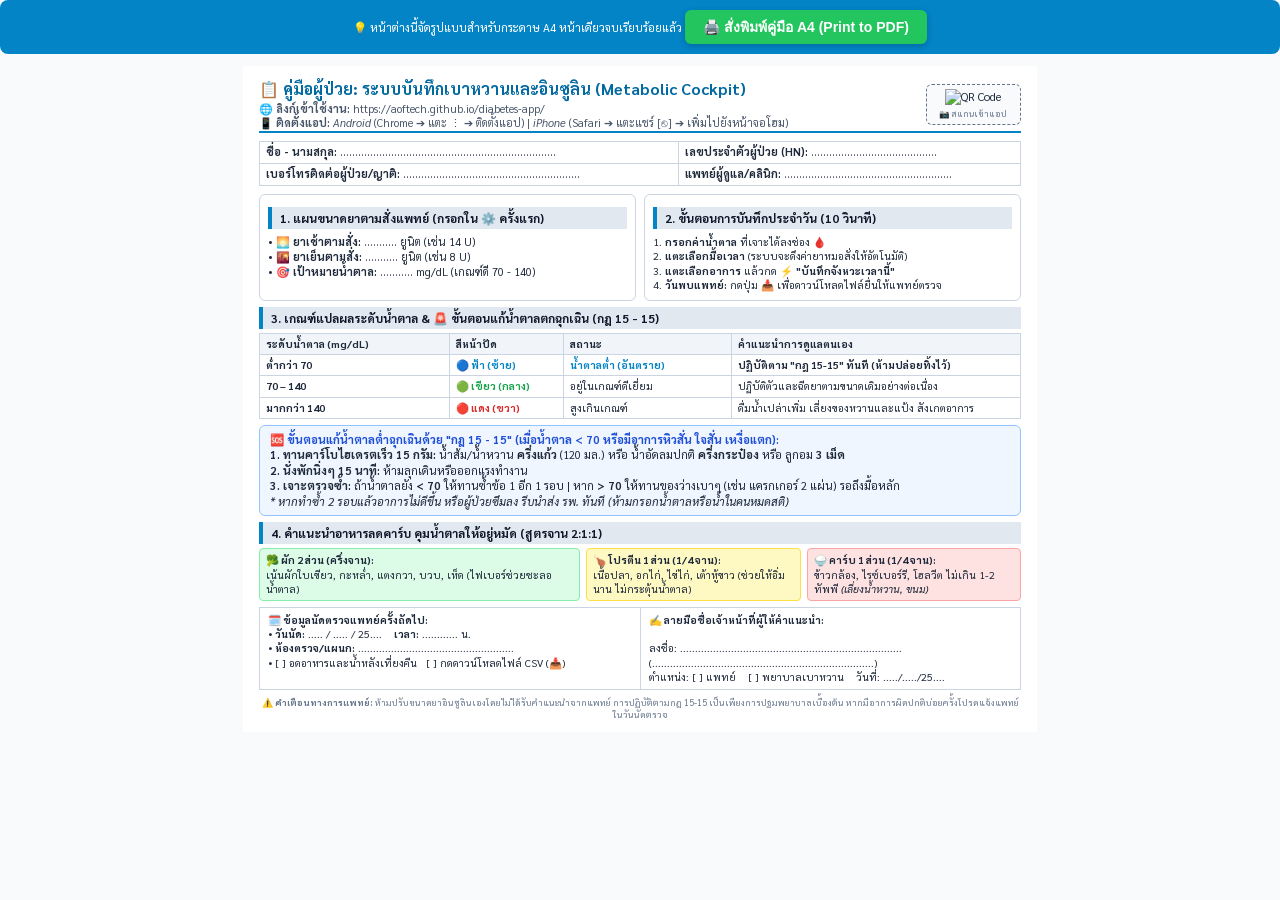
==== patient_guide.html @ 45669094 "Create patient_guide.html" ====
<!DOCTYPE html>
<html lang="th">
<head>
  <meta charset="UTF-8">
  <meta name="viewport" content="width=device-width, initial-scale=1.0">
  <title>คู่มือผู้ป่วย - ระบบบันทึกเบาหวาน Metabolic Cockpit</title>
  
  <link rel="preconnect" href="https://fonts.googleapis.com">
  <link rel="preconnect" href="https://fonts.gstatic.com" crossorigin>
  <link href="https://fonts.googleapis.com/css2?family=Sarabun:wght@300;400;600;700&display=swap" rel="stylesheet">

  <style>
    @page {
      size: A4 portrait;
      margin: 8mm 10mm;
    }

    * {
      box-sizing: border-box;
      margin: 0;
      padding: 0;
      -webkit-print-color-adjust: exact !important;
      print-color-adjust: exact !important;
    }

    body {
      font-family: 'Sarabun', sans-serif;
      color: #1e293b;
      background: #f8fafc;
      font-size: 11.5px;
      line-height: 1.35;
    }

    .print-container {
      width: 100%;
      max-width: 210mm;
      margin: 0 auto;
      background: #ffffff;
      padding: 12px 16px;
    }

    .no-print-bar {
      background: #0284c7;
      color: white;
      padding: 10px;
      text-align: center;
      margin-bottom: 12px;
      border-radius: 8px;
    }

    .print-btn {
      background: #22c55e;
      color: white;
      border: none;
      padding: 6px 18px;
      font-size: 14px;
      font-weight: bold;
      border-radius: 6px;
      cursor: pointer;
      box-shadow: 0 2px 6px rgba(0,0,0,0.2);
    }

    .header-table {
      width: 100%;
      border-collapse: collapse;
      border-bottom: 2px solid #0284c7;
      padding-bottom: 6px;
      margin-bottom: 8px;
    }

    .app-title {
      font-size: 16px;
      font-weight: 700;
      color: #0369a1;
    }

    .qr-box {
      border: 1px dashed #64748b;
      padding: 4px;
      text-align: center;
      background: #f8fafc;
      border-radius: 6px;
    }

    .info-table {
      width: 100%;
      border-collapse: collapse;
      margin-bottom: 8px;
    }

    .info-table td {
      padding: 3px 6px;
      border: 1px solid #cbd5e1;
      font-size: 11px;
    }

    .section-header {
      font-size: 12px;
      font-weight: 700;
      color: #0f172a;
      background: #e2e8f0;
      padding: 3px 8px;
      border-left: 4px solid #0284c7;
      margin: 6px 0 4px 0;
    }

    .grid-2 {
      display: grid;
      grid-template-columns: 1fr 1fr;
      gap: 8px;
      margin-bottom: 6px;
    }

    .box-card {
      border: 1px solid #cbd5e1;
      border-radius: 6px;
      padding: 6px 8px;
      background: #ffffff;
    }

    .status-table {
      width: 100%;
      border-collapse: collapse;
      margin-top: 4px;
    }

    .status-table th, .status-table td {
      border: 1px solid #cbd5e1;
      padding: 3px 6px;
      text-align: left;
      font-size: 10.5px;
    }

    .status-table th {
      background: #f1f5f9;
    }

    .rule-15-box {
      background: #eff6ff;
      border: 1px solid #93c5fd;
      border-radius: 6px;
      padding: 6px 10px;
      margin: 6px 0;
    }

    .plate-grid {
      display: grid;
      grid-template-columns: 1.5fr 1fr 1fr;
      gap: 6px;
      margin-top: 4px;
    }

    .plate-item {
      padding: 4px 6px;
      border-radius: 4px;
      font-size: 10.5px;
    }

    .sign-table {
      width: 100%;
      border-collapse: collapse;
      margin-top: 6px;
    }

    .sign-table td {
      border: 1px solid #cbd5e1;
      padding: 5px 8px;
      vertical-align: top;
      font-size: 10.5px;
    }

    .footer-note {
      font-size: 9px;
      color: #64748b;
      text-align: center;
      margin-top: 6px;
    }

    @media print {
      .no-print-bar { display: none !important; }
      body { background: white; }
      .print-container { padding: 0; }
    }
  </style>
</head>
<body>

  <!-- Floating Print Bar -->
  <div class="no-print-bar">
    <span>💡 หน้าต่างนี้จัดรูปแบบสำหรับกระดาษ A4 หน้าเดียวจบเรียบร้อยแล้ว </span>
    <button class="print-btn" onclick="window.print()">🖨️ สั่งพิมพ์คู่มือ A4 (Print to PDF)</button>
  </div>

  <div class="print-container">
    
    <!-- Top Header -->
    <table class="header-table">
      <tr>
        <td style="vertical-align: middle;">
          <div class="app-title">📋 คู่มือผู้ป่วย: ระบบบันทึกเบาหวานและอินซูลิน (Metabolic Cockpit)</div>
          <div style="font-size: 11px; color: #475569; margin-top: 2px;">
            <strong>🌐 ลิงก์เข้าใช้งาน:</strong> https://aoftech.github.io/diabetes-app/<br>
            <strong>📱 ติดตั้งแอป:</strong> <em>Android</em> (Chrome ➔ แตะ ⋮ ➔ ติดตั้งแอป) | <em>iPhone</em> (Safari ➔ แตะแชร์ [⎋] ➔ เพิ่มไปยังหน้าจอโฮม)
          </div>
        </td>
        <td style="width: 95px; vertical-align: middle; text-align: right;">
          <div class="qr-box">
            <img src="https://api.qrserver.com/v1/create-qr-code/?size=90x90&data=https://aoftech.github.io/diabetes-app/" alt="QR Code" width="75" height="75"><br>
            <span style="font-size: 8.5px; color: #64748b;">📷 สแกนเข้าแอป</span>
          </div>
        </td>
      </tr>
    </table>

    <!-- Patient Details -->
    <table class="info-table">
      <tr>
        <td style="width: 55%;"><strong>ชื่อ - นามสกุล:</strong> ........................................................................</td>
        <td style="width: 45%;"><strong>เลขประจำตัวผู้ป่วย (HN):</strong> ..........................................</td>
      </tr>
      <tr>
        <td><strong>เบอร์โทรติดต่อผู้ป่วย/ญาติ:</strong> ...........................................................</td>
        <td><strong>แพทย์ผู้ดูแล/คลินิก:</strong> ........................................................</td>
      </tr>
    </table>

    <!-- Section 1 & 2 Grid -->
    <div class="grid-2">
      <div class="box-card">
        <div class="section-header">1. แผนขนาดยาตามสั่งแพทย์ (กรอกใน ⚙️ ครั้งแรก)</div>
        <div style="font-size: 11px; padding: 2px 0;">
          • 🌅 <strong>ยาเช้าตามสั่ง:</strong> ........... ยูนิต (เช่น 14 U)<br>
          • 🌇 <strong>ยาเย็นตามสั่ง:</strong> ........... ยูนิต (เช่น 8 U)<br>
          • 🎯 <strong>เป้าหมายน้ำตาล:</strong> ........... mg/dL (เกณฑ์ดี 70 - 140)
        </div>
      </div>
      <div class="box-card">
        <div class="section-header">2. ขั้นตอนการบันทึกประจำวัน (10 วินาที)</div>
        <div style="font-size: 10.5px; padding: 2px 0;">
          1. <strong>กรอกค่าน้ำตาล</strong> ที่เจาะได้ลงช่อง 🩸<br>
          2. <strong>แตะเลือกมื้อเวลา</strong> (ระบบจะดึงค่ายาหมอสั่งให้อัตโนมัติ)<br>
          3. <strong>แตะเลือกอาการ</strong> แล้วกด ⚡ <strong>"บันทึกจังหวะเวลานี้"</strong><br>
          4. <strong>วันพบแพทย์:</strong> กดปุ่ม 📥 เพื่อดาวน์โหลดไฟล์ยื่นให้แพทย์ตรวจ
        </div>
      </div>
    </div>

    <!-- Section 3: Status & Rule 15-15 -->
    <div class="section-header">3. เกณฑ์แปลผลระดับน้ำตาล & 🚨 ขั้นตอนแก้น้ำตาลตกฉุกเฉิน (กฎ 15 - 15)</div>
    <table class="status-table">
      <thead>
        <tr>
          <th style="width: 25%;">ระดับน้ำตาล (mg/dL)</th>
          <th style="width: 15%;">สีหน้าปัด</th>
          <th style="width: 22%;">สถานะ</th>
          <th>คำแนะนำการดูแลตนเอง</th>
        </tr>
      </thead>
      <tbody>
        <tr>
          <td><strong>ต่ำกว่า 70</strong></td>
          <td style="color: #0284c7; font-weight: bold;">🔵 ฟ้า (ซ้าย)</td>
          <td style="color: #0284c7; font-weight: bold;">น้ำตาลต่ำ (อันตราย)</td>
          <td><strong>ปฏิบัติตาม "กฎ 15-15" ทันที (ห้ามปล่อยทิ้งไว้)</strong></td>
        </tr>
        <tr>
          <td><strong>70 – 140</strong></td>
          <td style="color: #16a34a; font-weight: bold;">🟢 เขียว (กลาง)</td>
          <td>อยู่ในเกณฑ์ดีเยี่ยม</td>
          <td>ปฏิบัติตัวและฉีดยาตามขนาดเดิมอย่างต่อเนื่อง</td>
        </tr>
        <tr>
          <td><strong>มากกว่า 140</strong></td>
          <td style="color: #dc2626; font-weight: bold;">🔴 แดง (ขวา)</td>
          <td>สูงเกินเกณฑ์</td>
          <td>ดื่มน้ำเปล่าเพิ่ม เลี่ยงของหวานและแป้ง สังเกตอาการ</td>
        </tr>
      </tbody>
    </table>

    <div class="rule-15-box">
      <strong style="color: #1d4ed8;">🆘 ขั้นตอนแก้น้ำตาลต่ำฉุกเฉินด้วย "กฎ 15 - 15" (เมื่อน้ำตาล < 70 หรือมีอาการหิวสั่น ใจสั่น เหงื่อแตก):</strong><br>
      <strong>1. ทานคาร์โบไฮเดรตเร็ว 15 กรัม:</strong> น้ำส้ม/น้ำหวาน <strong>ครึ่งแก้ว</strong> (120 มล.) หรือ น้ำอัดลมปกติ <strong>ครึ่งกระป๋อง</strong> หรือ ลูกอม <strong>3 เม็ด</strong><br>
      <strong>2. นั่งพักนิ่งๆ 15 นาที:</strong> ห้ามลุกเดินหรือออกแรงทำงาน<br>
      <strong>3. เจาะตรวจซ้ำ:</strong> ถ้าน้ำตาลยัง <strong>< 70</strong> ให้ทานซ้ำข้อ 1 อีก 1 รอบ | หาก <strong>> 70</strong> ให้ทานของว่างเบาๆ (เช่น แครกเกอร์ 2 แผ่น) รอถึงมื้อหลัก<br>
      <em>* หากทำซ้ำ 2 รอบแล้วอาการไม่ดีขึ้น หรือผู้ป่วยซึมลง รีบนำส่ง รพ. ทันที (ห้ามกรอกน้ำตาลหรือน้ำในคนหมดสติ)</em>
    </div>

    <!-- Section 4: Food Plate 2:1:1 -->
    <div class="section-header">4. คำแนะนำอาหารลดคาร์บ คุมน้ำตาลให้อยู่หมัด (สูตรจาน 2:1:1)</div>
    <div class="plate-grid">
      <div class="plate-item" style="background: #dcfce7; border: 1px solid #86efac;">
        <strong>🥦 ผัก 2 ส่วน (ครึ่งจาน):</strong><br>
        เน้นผักใบเขียว, กะหล่ำ, แตงกวา, บวบ, เห็ด (ไฟเบอร์ช่วยชะลอน้ำตาล)
      </div>
      <div class="plate-item" style="background: #fef9c3; border: 1px solid #fde047;">
        <strong>🍗 โปรตีน 1 ส่วน (1/4 จาน):</strong><br>
        เนื้อปลา, อกไก่, ไข่ไก่, เต้าหู้ขาว (ช่วยให้อิ่มนาน ไม่กระตุ้นน้ำตาล)
      </div>
      <div class="plate-item" style="background: #fee2e2; border: 1px solid #fca5a5;">
        <strong>🍚 คาร์บ 1 ส่วน (1/4 จาน):</strong><br>
        ข้าวกล้อง, ไรซ์เบอร์รี, โฮลวีต ไม่เกิน 1-2 ทัพพี <em>(เลี่ยงน้ำหวาน, ขนม)</em>
      </div>
    </div>

    <!-- Section 5: Appointment & Signature -->
    <table class="sign-table">
      <tr>
        <td style="width: 50%;">
          <strong>🗓️ ข้อมูลนัดตรวจแพทย์ครั้งถัดไป:</strong><br>
          • <strong>วันนัด:</strong> ..... / ..... / 25.... &nbsp;&nbsp; <strong>เวลา:</strong> ............ น.<br>
          • <strong>ห้องตรวจ/แผนก:</strong> ....................................................<br>
          • [ ] อดอาหารและน้ำหลังเที่ยงคืน &nbsp; [ ] กดดาวน์โหลดไฟล์ CSV (📥)
        </td>
        <td style="width: 50%;">
          <strong>✍️ ลายมือชื่อเจ้าหน้าที่ผู้ให้คำแนะนำ:</strong><br><br>
          ลงชื่อ: ..........................................................................<br>
          (..........................................................................)<br>
          ตำแหน่ง: [ ] แพทย์ &nbsp;&nbsp; [ ] พยาบาลเบาหวาน &nbsp;&nbsp; วันที่: ...../...../25....
        </td>
      </tr>
    </table>

    <div class="footer-note">
      ⚠️ <strong>คำเตือนทางการแพทย์:</strong> ห้ามปรับขนาดยาอินซูลินเองโดยไม่ได้รับคำแนะนำจากแพทย์ การปฏิบัติตามกฎ 15-15 เป็นเพียงการปฐมพยาบาลเบื้องต้น หากมีอาการผิดปกติบ่อยครั้งโปรดแจ้งแพทย์ในวันนัดตรวจ
    </div>

  </div>

</body>
</html>
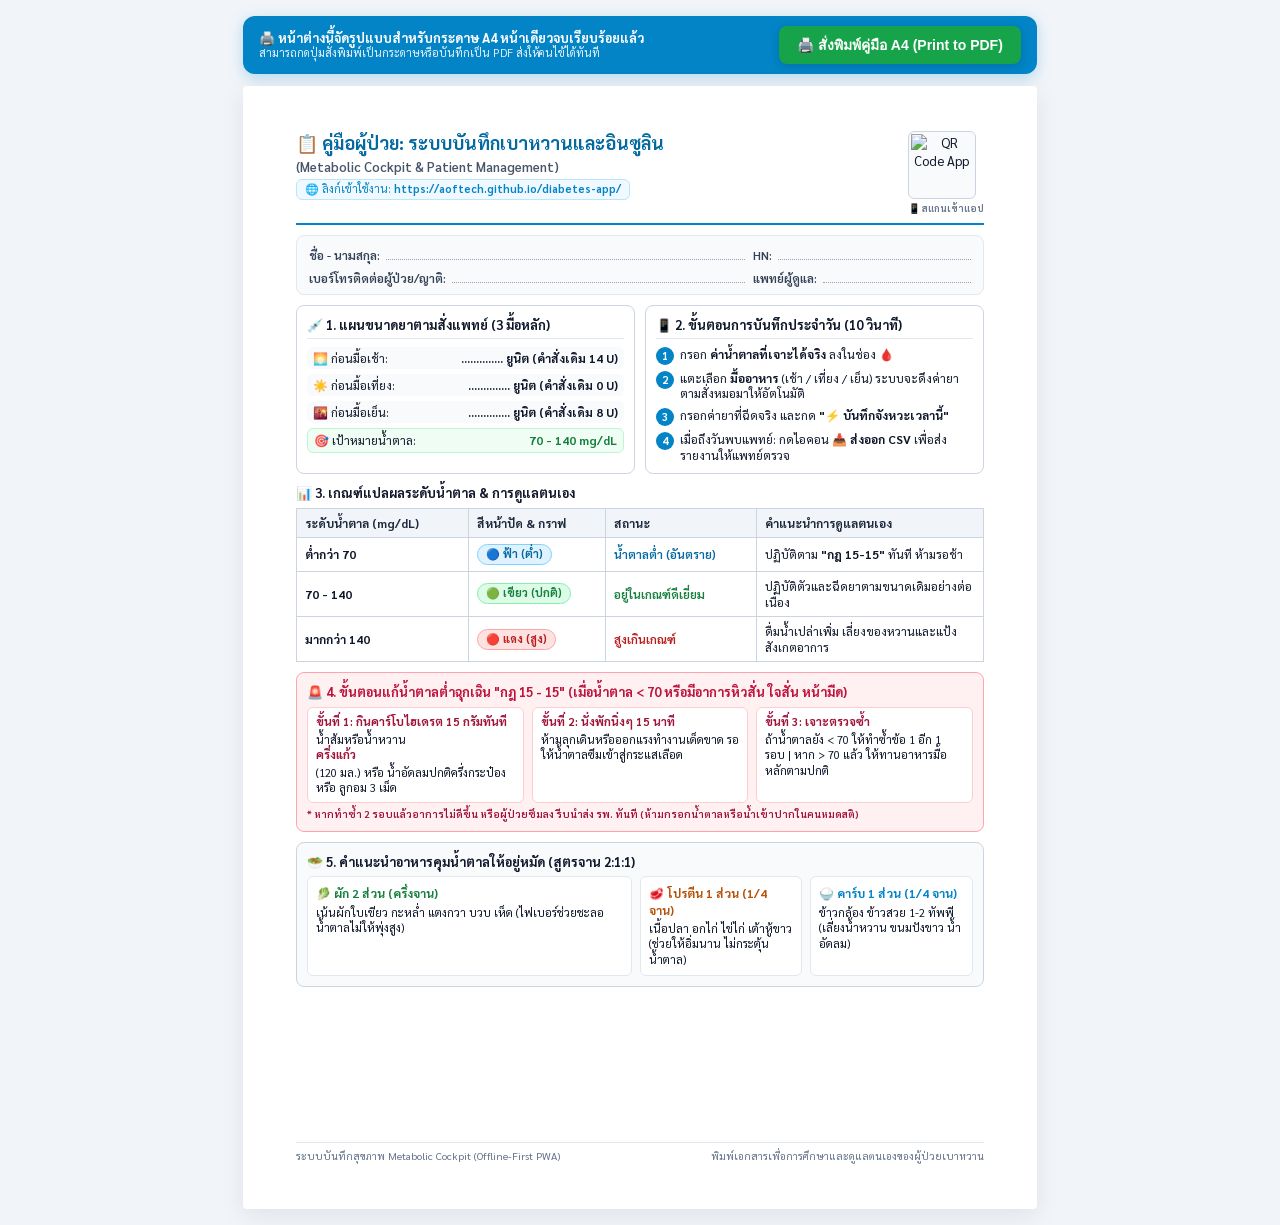
==== commit 9e81aa90: "Update patient_guide.html" ====
--- a/patient_guide.html
+++ b/patient_guide.html
@@ -3,327 +3,610 @@
 <head>
   <meta charset="UTF-8">
   <meta name="viewport" content="width=device-width, initial-scale=1.0">
-  <title>คู่มือผู้ป่วย - ระบบบันทึกเบาหวาน Metabolic Cockpit</title>
+  <title>คู่มือผู้ป่วย: ระบบบันทึกเบาหวานและอินซูลิน (A4 Guide)</title>
   
   <link rel="preconnect" href="https://fonts.googleapis.com">
   <link rel="preconnect" href="https://fonts.gstatic.com" crossorigin>
-  <link href="https://fonts.googleapis.com/css2?family=Sarabun:wght@300;400;600;700&display=swap" rel="stylesheet">
-
+  <link href="https://fonts.googleapis.com/css2?family=Sarabun:wght@300;400;500;600;700&family=Chakra+Petch:wght@500;600;700&display=swap" rel="stylesheet">
+  
   <style>
+    /* ==========================================
+       A4 PRINT OPTIMIZED STYLESHEET
+       ========================================== */
     @page {
       size: A4 portrait;
-      margin: 8mm 10mm;
+      margin: 10mm 12mm;
     }
 
     * {
       box-sizing: border-box;
       margin: 0;
       padding: 0;
-      -webkit-print-color-adjust: exact !important;
-      print-color-adjust: exact !important;
+      -webkit-print-color-adjust: exact;
+      print-color-adjust: exact;
     }
 
     body {
       font-family: 'Sarabun', sans-serif;
-      color: #1e293b;
-      background: #f8fafc;
-      font-size: 11.5px;
+      color: #0f172a;
+      background: #f1f5f9;
       line-height: 1.35;
-    }
-
-    .print-container {
+      font-size: 13px;
+      display: flex;
+      flex-direction: column;
+      align-items: center;
+      padding: 16px;
+    }
+
+    /* แถบแจ้งเตือนด้านบนจอ (ไม่พิมพ์ออกทางเครื่องพิมพ์) */
+    .screen-toolbar {
       width: 100%;
       max-width: 210mm;
-      margin: 0 auto;
+      margin-bottom: 12px;
+      background: #0284c7;
+      color: #ffffff;
+      padding: 10px 16px;
+      border-radius: 12px;
+      display: flex;
+      justify-content: space-between;
+      align-items: center;
+      box-shadow: 0 4px 15px rgba(2, 132, 199, 0.25);
+    }
+
+    .print-btn {
+      background: #16a34a;
+      color: #ffffff;
+      border: none;
+      padding: 8px 18px;
+      font-size: 14px;
+      font-weight: 700;
+      border-radius: 8px;
+      cursor: pointer;
+      display: flex;
+      align-items: center;
+      gap: 6px;
+      box-shadow: 0 2px 8px rgba(0,0,0,0.15);
+      transition: background 0.2s;
+    }
+
+    .print-btn:hover {
+      background: #15803d;
+    }
+
+    /* แผ่นกระดาษ A4 เสมือนจริง */
+    .sheet-a4 {
+      width: 210mm;
+      min-height: 297mm;
       background: #ffffff;
-      padding: 12px 16px;
-    }
-
-    .no-print-bar {
+      padding: 12mm 14mm;
+      box-shadow: 0 6px 25px rgba(0, 0, 0, 0.08);
+      border-radius: 4px;
+      display: flex;
+      flex-direction: column;
+      justify-content: space-between;
+    }
+
+    /* ส่วนหัวคู่มือ */
+    .guide-header {
+      display: flex;
+      justify-content: space-between;
+      align-items: flex-start;
+      border-bottom: 2px solid #0284c7;
+      padding-bottom: 8px;
+      margin-bottom: 10px;
+    }
+
+    .guide-title h1 {
+      font-size: 18px;
+      font-weight: 700;
+      color: #0369a1;
+      display: flex;
+      align-items: center;
+      gap: 6px;
+    }
+
+    .guide-title h2 {
+      font-size: 13px;
+      font-weight: 600;
+      color: #475569;
+      margin-top: 2px;
+    }
+
+    .app-link-badge {
+      font-size: 11px;
+      color: #0284c7;
+      background: #f0f9ff;
+      padding: 2px 8px;
+      border-radius: 6px;
+      display: inline-block;
+      margin-top: 4px;
+      border: 1px solid #bae6fd;
+    }
+
+    .qr-container {
+      text-align: center;
+    }
+
+    .qr-box {
+      width: 68px;
+      height: 68px;
+      border: 1px solid #cbd5e1;
+      border-radius: 6px;
+      display: flex;
+      align-items: center;
+      justify-content: center;
+      background: #f8fafc;
+      padding: 2px;
+    }
+
+    .qr-box img {
+      width: 100%;
+      height: 100%;
+      object-fit: contain;
+    }
+
+    .qr-caption {
+      font-size: 10px;
+      color: #64748b;
+      margin-top: 2px;
+      font-weight: 600;
+    }
+
+    /* กล่องข้อมูลคนไข้ */
+    .patient-box {
+      display: grid;
+      grid-template-columns: 2fr 1fr;
+      gap: 8px;
+      background: #f8fafc;
+      border: 1px solid #e2e8f0;
+      padding: 8px 12px;
+      border-radius: 8px;
+      margin-bottom: 10px;
+    }
+
+    .field-line {
+      display: flex;
+      align-items: baseline;
+      font-size: 12px;
+    }
+
+    .field-line label {
+      font-weight: 600;
+      color: #334155;
+      white-space: nowrap;
+      margin-right: 6px;
+    }
+
+    .dot-line {
+      flex: 1;
+      border-bottom: 1px dotted #94a3b8;
+      min-height: 16px;
+    }
+
+    /* 2 คอลัมน์ด้านบน: แผนยา 3 มื้อ และขั้นตอนการใช้งาน */
+    .dual-grid {
+      display: grid;
+      grid-template-columns: 1fr 1fr;
+      gap: 10px;
+      margin-bottom: 10px;
+    }
+
+    .card {
+      border: 1px solid #cbd5e1;
+      border-radius: 8px;
+      padding: 10px;
+      background: #ffffff;
+    }
+
+    .card-head {
+      font-size: 13px;
+      font-weight: 700;
+      color: #0f172a;
+      border-bottom: 1.5px solid #e2e8f0;
+      padding-bottom: 4px;
+      margin-bottom: 8px;
+      display: flex;
+      align-items: center;
+      gap: 6px;
+    }
+
+    .rx-list {
+      list-style: none;
+      font-size: 12px;
+      display: flex;
+      flex-direction: column;
+      gap: 5px;
+    }
+
+    .rx-item {
+      display: flex;
+      justify-content: space-between;
+      align-items: center;
+      padding: 3px 6px;
+      border-radius: 6px;
+      background: #f8fafc;
+    }
+
+    .step-list {
+      list-style: none;
+      font-size: 12px;
+      display: flex;
+      flex-direction: column;
+      gap: 6px;
+    }
+
+    .step-list li {
+      display: flex;
+      gap: 6px;
+      line-height: 1.3;
+    }
+
+    .step-num {
       background: #0284c7;
-      color: white;
-      padding: 10px;
-      text-align: center;
-      margin-bottom: 12px;
-      border-radius: 8px;
-    }
-
-    .print-btn {
-      background: #22c55e;
-      color: white;
-      border: none;
-      padding: 6px 18px;
-      font-size: 14px;
-      font-weight: bold;
-      border-radius: 6px;
-      cursor: pointer;
-      box-shadow: 0 2px 6px rgba(0,0,0,0.2);
-    }
-
-    .header-table {
+      color: #ffffff;
+      width: 18px;
+      height: 18px;
+      border-radius: 50%;
+      display: inline-flex;
+      align-items: center;
+      justify-content: center;
+      font-size: 11px;
+      font-weight: 700;
+      flex-shrink: 0;
+    }
+
+    /* ตารางเกณฑ์ค่าน้ำตาล */
+    .table-section {
+      margin-bottom: 10px;
+    }
+
+    .section-title {
+      font-size: 13px;
+      font-weight: 700;
+      color: #0f172a;
+      margin-bottom: 6px;
+      display: flex;
+      align-items: center;
+      gap: 6px;
+    }
+
+    table.metric-table {
       width: 100%;
       border-collapse: collapse;
-      border-bottom: 2px solid #0284c7;
-      padding-bottom: 6px;
-      margin-bottom: 8px;
-    }
-
-    .app-title {
-      font-size: 16px;
-      font-weight: 700;
-      color: #0369a1;
-    }
-
-    .qr-box {
-      border: 1px dashed #64748b;
-      padding: 4px;
-      text-align: center;
+      font-size: 12px;
+    }
+
+    table.metric-table th, table.metric-table td {
+      border: 1px solid #cbd5e1;
+      padding: 6px 8px;
+      text-align: left;
+    }
+
+    table.metric-table th {
+      background: #f1f5f9;
+      font-weight: 700;
+      color: #1e293b;
+    }
+
+    .badge-zone {
+      display: inline-block;
+      padding: 2px 8px;
+      border-radius: 12px;
+      font-weight: 700;
+      font-size: 11px;
+    }
+
+    .zone-low { background: #e0f2fe; color: #0369a1; border: 1px solid #7dd3fc; }
+    .zone-normal { background: #dcfce7; color: #15803d; border: 1px solid #86efac; }
+    .zone-high { background: #fee2e2; color: #b91c1c; border: 1px solid #fca5a5; }
+
+    /* กรอบกฎ 15-15 ฉุกเฉิน */
+    .emergency-box {
+      background: #fff1f2;
+      border: 1.5px solid #fda4af;
+      border-radius: 8px;
+      padding: 10px;
+      margin-bottom: 10px;
+    }
+
+    .emergency-title {
+      font-size: 13px;
+      font-weight: 700;
+      color: #be123c;
+      display: flex;
+      align-items: center;
+      gap: 6px;
+      margin-bottom: 4px;
+    }
+
+    .emergency-grid {
+      display: grid;
+      grid-template-columns: repeat(3, 1fr);
+      gap: 8px;
+      font-size: 11.5px;
+      margin-top: 6px;
+    }
+
+    .emergency-step {
+      background: #ffffff;
+      padding: 6px 8px;
+      border-radius: 6px;
+      border: 1px solid #fecdd3;
+    }
+
+    .emergency-step strong {
+      display: block;
+      color: #9f1239;
+      margin-bottom: 2px;
+    }
+
+    /* จานอาหาร 2:1:1 */
+    .plate-card {
+      border: 1px solid #cbd5e1;
+      border-radius: 8px;
+      padding: 10px;
       background: #f8fafc;
-      border-radius: 6px;
-    }
-
-    .info-table {
-      width: 100%;
-      border-collapse: collapse;
-      margin-bottom: 8px;
-    }
-
-    .info-table td {
-      padding: 3px 6px;
-      border: 1px solid #cbd5e1;
-      font-size: 11px;
-    }
-
-    .section-header {
-      font-size: 12px;
-      font-weight: 700;
-      color: #0f172a;
-      background: #e2e8f0;
-      padding: 3px 8px;
-      border-left: 4px solid #0284c7;
-      margin: 6px 0 4px 0;
-    }
-
-    .grid-2 {
-      display: grid;
-      grid-template-columns: 1fr 1fr;
-      gap: 8px;
-      margin-bottom: 6px;
-    }
-
-    .box-card {
-      border: 1px solid #cbd5e1;
-      border-radius: 6px;
-      padding: 6px 8px;
-      background: #ffffff;
-    }
-
-    .status-table {
-      width: 100%;
-      border-collapse: collapse;
-      margin-top: 4px;
-    }
-
-    .status-table th, .status-table td {
-      border: 1px solid #cbd5e1;
-      padding: 3px 6px;
-      text-align: left;
-      font-size: 10.5px;
-    }
-
-    .status-table th {
-      background: #f1f5f9;
-    }
-
-    .rule-15-box {
-      background: #eff6ff;
-      border: 1px solid #93c5fd;
-      border-radius: 6px;
-      padding: 6px 10px;
-      margin: 6px 0;
     }
 
     .plate-grid {
       display: grid;
-      grid-template-columns: 1.5fr 1fr 1fr;
-      gap: 6px;
-      margin-top: 4px;
-    }
-
-    .plate-item {
-      padding: 4px 6px;
-      border-radius: 4px;
+      grid-template-columns: 2fr 1fr 1fr;
+      gap: 8px;
+      font-size: 11.5px;
+      margin-top: 6px;
+    }
+
+    .plate-col {
+      background: #ffffff;
+      padding: 8px;
+      border-radius: 6px;
+      border: 1px solid #e2e8f0;
+    }
+
+    .plate-col h4 {
+      font-size: 12px;
+      margin-bottom: 3px;
+      display: flex;
+      align-items: center;
+      gap: 4px;
+    }
+
+    .color-veg { color: #15803d; }
+    .color-protein { color: #b45309; }
+    .color-carb { color: #0284c7; }
+
+    /* ท้ายกระดาษ */
+    .guide-footer {
+      border-top: 1px solid #e2e8f0;
+      padding-top: 6px;
+      display: flex;
+      justify-content: space-between;
       font-size: 10.5px;
-    }
-
-    .sign-table {
-      width: 100%;
-      border-collapse: collapse;
-      margin-top: 6px;
-    }
-
-    .sign-table td {
-      border: 1px solid #cbd5e1;
-      padding: 5px 8px;
-      vertical-align: top;
-      font-size: 10.5px;
-    }
-
-    .footer-note {
-      font-size: 9px;
       color: #64748b;
-      text-align: center;
-      margin-top: 6px;
-    }
-
+      margin-top: 8px;
+    }
+
+    /* สำหรับสั่งพิมพ์ (Print to PDF / Paper) */
     @media print {
-      .no-print-bar { display: none !important; }
-      body { background: white; }
-      .print-container { padding: 0; }
+      body {
+        background: transparent;
+        padding: 0;
+      }
+
+      .screen-toolbar {
+        display: none !important;
+      }
+
+      .sheet-a4 {
+        box-shadow: none;
+        border-radius: 0;
+        width: 100%;
+        min-height: auto;
+        padding: 0;
+      }
     }
   </style>
 </head>
 <body>
 
-  <!-- Floating Print Bar -->
-  <div class="no-print-bar">
-    <span>💡 หน้าต่างนี้จัดรูปแบบสำหรับกระดาษ A4 หน้าเดียวจบเรียบร้อยแล้ว </span>
-    <button class="print-btn" onclick="window.print()">🖨️ สั่งพิมพ์คู่มือ A4 (Print to PDF)</button>
+  <!-- แถบเครื่องมือสั่งพิมพ์หน้าจอ -->
+  <div class="screen-toolbar">
+    <div>
+      <strong>🖨️ หน้าต่างนี้จัดรูปแบบสำหรับกระดาษ A4 หน้าเดียวจบเรียบร้อยแล้ว</strong>
+      <div style="font-size: 11px; opacity: 0.9;">สามารถกดปุ่มสั่งพิมพ์เป็นกระดาษหรือบันทึกเป็น PDF ส่งให้คนไข้ได้ทันที</div>
+    </div>
+    <button type="button" class="print-btn" onclick="window.print()">
+      🖨️ สั่งพิมพ์คู่มือ A4 (Print to PDF)
+    </button>
   </div>
 
-  <div class="print-container">
+  <!-- เนื้อหาคู่มือ A4 -->
+  <div class="sheet-a4">
     
-    <!-- Top Header -->
-    <table class="header-table">
-      <tr>
-        <td style="vertical-align: middle;">
-          <div class="app-title">📋 คู่มือผู้ป่วย: ระบบบันทึกเบาหวานและอินซูลิน (Metabolic Cockpit)</div>
-          <div style="font-size: 11px; color: #475569; margin-top: 2px;">
-            <strong>🌐 ลิงก์เข้าใช้งาน:</strong> https://aoftech.github.io/diabetes-app/<br>
-            <strong>📱 ติดตั้งแอป:</strong> <em>Android</em> (Chrome ➔ แตะ ⋮ ➔ ติดตั้งแอป) | <em>iPhone</em> (Safari ➔ แตะแชร์ [⎋] ➔ เพิ่มไปยังหน้าจอโฮม)
-          </div>
-        </td>
-        <td style="width: 95px; vertical-align: middle; text-align: right;">
+    <div>
+      <!-- ส่วนหัว -->
+      <header class="guide-header">
+        <div class="guide-title">
+          <h1>📋 คู่มือผู้ป่วย: ระบบบันทึกเบาหวานและอินซูลิน</h1>
+          <h2>(Metabolic Cockpit & Patient Management)</h2>
+          <div class="app-link-badge">
+            🌐 ลิงก์เข้าใช้งาน: <strong>https://aoftech.github.io/diabetes-app/</strong>
+          </div>
+        </div>
+        <div class="qr-container">
           <div class="qr-box">
-            <img src="https://api.qrserver.com/v1/create-qr-code/?size=90x90&data=https://aoftech.github.io/diabetes-app/" alt="QR Code" width="75" height="75"><br>
-            <span style="font-size: 8.5px; color: #64748b;">📷 สแกนเข้าแอป</span>
-          </div>
-        </td>
-      </tr>
-    </table>
-
-    <!-- Patient Details -->
-    <table class="info-table">
-      <tr>
-        <td style="width: 55%;"><strong>ชื่อ - นามสกุล:</strong> ........................................................................</td>
-        <td style="width: 45%;"><strong>เลขประจำตัวผู้ป่วย (HN):</strong> ..........................................</td>
-      </tr>
-      <tr>
-        <td><strong>เบอร์โทรติดต่อผู้ป่วย/ญาติ:</strong> ...........................................................</td>
-        <td><strong>แพทย์ผู้ดูแล/คลินิก:</strong> ........................................................</td>
-      </tr>
-    </table>
-
-    <!-- Section 1 & 2 Grid -->
-    <div class="grid-2">
-      <div class="box-card">
-        <div class="section-header">1. แผนขนาดยาตามสั่งแพทย์ (กรอกใน ⚙️ ครั้งแรก)</div>
-        <div style="font-size: 11px; padding: 2px 0;">
-          • 🌅 <strong>ยาเช้าตามสั่ง:</strong> ........... ยูนิต (เช่น 14 U)<br>
-          • 🌇 <strong>ยาเย็นตามสั่ง:</strong> ........... ยูนิต (เช่น 8 U)<br>
-          • 🎯 <strong>เป้าหมายน้ำตาล:</strong> ........... mg/dL (เกณฑ์ดี 70 - 140)
+            <!-- QR Code ชี้ไปที่เว็บแอปจริง -->
+            <img src="https://api.qrserver.com/v1/create-qr-code/?size=150x150&data=https://aoftech.github.io/diabetes-app/" alt="QR Code App">
+          </div>
+          <div class="qr-caption">📱 สแกนเข้าแอป</div>
+        </div>
+      </header>
+
+      <!-- ข้อมูลผู้ป่วย -->
+      <section class="patient-box">
+        <div>
+          <div class="field-line">
+            <label>ชื่อ - นามสกุล:</label>
+            <div class="dot-line"></div>
+          </div>
+          <div class="field-line" style="margin-top: 4px;">
+            <label>เบอร์โทรติดต่อผู้ป่วย/ญาติ:</label>
+            <div class="dot-line"></div>
+          </div>
+        </div>
+        <div>
+          <div class="field-line">
+            <label>HN:</label>
+            <div class="dot-line"></div>
+          </div>
+          <div class="field-line" style="margin-top: 4px;">
+            <label>แพทย์ผู้ดูแล:</label>
+            <div class="dot-line"></div>
+          </div>
+        </div>
+      </section>
+
+      <!-- 2 คอลัมน์: แผนยา 3 มื้อ และขั้นตอนการใช้งาน -->
+      <div class="dual-grid">
+        <!-- 1. แผนขนาดยาตามสั่งแพทย์ (เช้า - เที่ยง - เย็น) -->
+        <div class="card">
+          <div class="card-head">
+            <span>💉 1. แผนขนาดยาตามสั่งแพทย์ (3 มื้อหลัก)</span>
+          </div>
+          <ul class="rx-list">
+            <li class="rx-item">
+              <span>🌅 ก่อนมื้อเช้า:</span>
+              <strong>.............. ยูนิต (คำสั่งเดิม 14 U)</strong>
+            </li>
+            <li class="rx-item">
+              <span>☀️ ก่อนมื้อเที่ยง:</span>
+              <strong>.............. ยูนิต (คำสั่งเดิม 0 U)</strong>
+            </li>
+            <li class="rx-item">
+              <span>🌇 ก่อนมื้อเย็น:</span>
+              <strong>.............. ยูนิต (คำสั่งเดิม 8 U)</strong>
+            </li>
+            <li class="rx-item" style="background: #f0fdf4; border: 1px solid #bbf7d0;">
+              <span>🎯 เป้าหมายน้ำตาล:</span>
+              <strong style="color: #15803d;">70 - 140 mg/dL</strong>
+            </li>
+          </ul>
+        </div>
+
+        <!-- 2. ขั้นตอนการบันทึกประจำวัน -->
+        <div class="card">
+          <div class="card-head">
+            <span>📱 2. ขั้นตอนการบันทึกประจำวัน (10 วินาที)</span>
+          </div>
+          <ul class="step-list">
+            <li>
+              <span class="step-num">1</span>
+              <div>กรอก <strong>ค่าน้ำตาลที่เจาะได้จริง</strong> ลงในช่อง 🩸</div>
+            </li>
+            <li>
+              <span class="step-num">2</span>
+              <div>แตะเลือก <strong>มื้ออาหาร</strong> (เช้า / เที่ยง / เย็น) ระบบจะดึงค่ายาตามสั่งหมอมาให้อัตโนมัติ</div>
+            </li>
+            <li>
+              <span class="step-num">3</span>
+              <div>กรอกค่ายาที่ฉีดจริง และกด <strong>"⚡ บันทึกจังหวะเวลานี้"</strong></div>
+            </li>
+            <li>
+              <span class="step-num">4</span>
+              <div>เมื่อถึงวันพบแพทย์: กดไอคอน <strong>📥 ส่งออก CSV</strong> เพื่อส่งรายงานให้แพทย์ตรวจ</div>
+            </li>
+          </ul>
         </div>
       </div>
-      <div class="box-card">
-        <div class="section-header">2. ขั้นตอนการบันทึกประจำวัน (10 วินาที)</div>
-        <div style="font-size: 10.5px; padding: 2px 0;">
-          1. <strong>กรอกค่าน้ำตาล</strong> ที่เจาะได้ลงช่อง 🩸<br>
-          2. <strong>แตะเลือกมื้อเวลา</strong> (ระบบจะดึงค่ายาหมอสั่งให้อัตโนมัติ)<br>
-          3. <strong>แตะเลือกอาการ</strong> แล้วกด ⚡ <strong>"บันทึกจังหวะเวลานี้"</strong><br>
-          4. <strong>วันพบแพทย์:</strong> กดปุ่ม 📥 เพื่อดาวน์โหลดไฟล์ยื่นให้แพทย์ตรวจ
-        </div>
-      </div>
+
+      <!-- 3. เกณฑ์แปลผลค่าน้ำตาลและกราฟ -->
+      <section class="table-section">
+        <div class="section-title">
+          <span>📊 3. เกณฑ์แปลผลระดับน้ำตาล & การดูแลตนเอง</span>
+        </div>
+        <table class="metric-table">
+          <thead>
+            <tr>
+              <th style="width: 25%;">ระดับน้ำตาล (mg/dL)</th>
+              <th style="width: 20%;">สีหน้าปัด & กราฟ</th>
+              <th style="width: 22%;">สถานะ</th>
+              <th>คำแนะนำการดูแลตนเอง</th>
+            </tr>
+          </thead>
+          <tbody>
+            <tr>
+              <td><strong>ต่ำกว่า 70</strong></td>
+              <td><span class="badge-zone zone-low">🔵 ฟ้า (ต่ำ)</span></td>
+              <td style="color: #0369a1; font-weight: 600;">น้ำตาลต่ำ (อันตราย)</td>
+              <td>ปฏิบัติตาม <strong>"กฎ 15-15"</strong> ทันที ห้ามรอช้า</td>
+            </tr>
+            <tr>
+              <td><strong>70 - 140</strong></td>
+              <td><span class="badge-zone zone-normal">🟢 เขียว (ปกติ)</span></td>
+              <td style="color: #15803d; font-weight: 600;">อยู่ในเกณฑ์ดีเยี่ยม</td>
+              <td>ปฏิบัติตัวและฉีดยาตามขนาดเดิมอย่างต่อเนื่อง</td>
+            </tr>
+            <tr>
+              <td><strong>มากกว่า 140</strong></td>
+              <td><span class="badge-zone zone-high">🔴 แดง (สูง)</span></td>
+              <td style="color: #b91c1c; font-weight: 600;">สูงเกินเกณฑ์</td>
+              <td>ดื่มน้ำเปล่าเพิ่ม เลี่ยงของหวานและแป้ง สังเกตอาการ</td>
+            </tr>
+          </tbody>
+        </table>
+      </section>
+
+      <!-- 4. ขั้นตอนแก้น้ำตาลต่ำฉุกเฉิน (กฎ 15 - 15) -->
+      <section class="emergency-box">
+        <div class="emergency-title">
+          <span>🚨 4. ขั้นตอนแก้น้ำตาลต่ำฉุกเฉิน "กฎ 15 - 15" (เมื่อน้ำตาล < 70 หรือมีอาการหิวสั่น ใจสั่น หน้ามืด)</span>
+        </div>
+        <div class="emergency-grid">
+          <div class="emergency-step">
+            <strong>ขั้นที่ 1: กินคาร์โบไฮเดรต 15 กรัมทันที</strong>
+            น้ำส้มหรือน้ำหวาน <strong>ครึ่งแก้ว</strong> (120 มล.) หรือ น้ำอัดลมปกติครึ่งกระป๋อง หรือ ลูกอม 3 เม็ด
+          </div>
+          <div class="emergency-step">
+            <strong>ขั้นที่ 2: นั่งพักนิ่งๆ 15 นาที</strong>
+            ห้ามลุกเดินหรือออกแรงทำงานเด็ดขาด รอให้น้ำตาลซึมเข้าสู่กระแสเลือด
+          </div>
+          <div class="emergency-step">
+            <strong>ขั้นที่ 3: เจาะตรวจซ้ำ</strong>
+            ถ้าน้ำตาลยัง < 70 ให้ทำซ้ำข้อ 1 อีก 1 รอบ | หาก > 70 แล้ว ให้ทานอาหารมื้อหลักตามปกติ
+          </div>
+        </div>
+        <div style="font-size: 10.5px; color: #9f1239; margin-top: 4px; font-weight: 600;">
+          * หากทำซ้ำ 2 รอบแล้วอาการไม่ดีขึ้น หรือผู้ป่วยซึมลง รีบนำส่ง รพ. ทันที (ห้ามกรอกน้ำตาลหรือน้ำเข้าปากในคนหมดสติ)
+        </div>
+      </section>
+
+      <!-- 5. คำแนะนำอาหารจานสุขภาพ (สูตร 2:1:1) -->
+      <section class="plate-card">
+        <div class="section-title">
+          <span>🥗 5. คำแนะนำอาหารคุมน้ำตาลให้อยู่หมัด (สูตรจาน 2:1:1)</span>
+        </div>
+        <div class="plate-grid">
+          <div class="plate-col">
+            <h4 class="color-veg">🥬 ผัก 2 ส่วน (ครึ่งจาน)</h4>
+            เน้นผักใบเขียว กะหล่ำ แตงกวา บวบ เห็ด (ไฟเบอร์ช่วยชะลอน้ำตาลไม่ให้พุ่งสูง)
+          </div>
+          <div class="plate-col">
+            <h4 class="color-protein">🥩 โปรตีน 1 ส่วน (1/4 จาน)</h4>
+            เนื้อปลา อกไก่ ไข่ไก่ เต้าหู้ขาว (ช่วยให้อิ่มนาน ไม่กระตุ้นน้ำตาล)
+          </div>
+          <div class="plate-col">
+            <h4 class="color-carb">🍚 คาร์บ 1 ส่วน (1/4 จาน)</h4>
+            ข้าวกล้อง ข้าวสวย 1-2 ทัพพี (เลี่ยงน้ำหวาน ขนมปังขาว น้ำอัดลม)
+          </div>
+        </div>
+      </section>
     </div>
 
-    <!-- Section 3: Status & Rule 15-15 -->
-    <div class="section-header">3. เกณฑ์แปลผลระดับน้ำตาล & 🚨 ขั้นตอนแก้น้ำตาลตกฉุกเฉิน (กฎ 15 - 15)</div>
-    <table class="status-table">
-      <thead>
-        <tr>
-          <th style="width: 25%;">ระดับน้ำตาล (mg/dL)</th>
-          <th style="width: 15%;">สีหน้าปัด</th>
-          <th style="width: 22%;">สถานะ</th>
-          <th>คำแนะนำการดูแลตนเอง</th>
-        </tr>
-      </thead>
-      <tbody>
-        <tr>
-          <td><strong>ต่ำกว่า 70</strong></td>
-          <td style="color: #0284c7; font-weight: bold;">🔵 ฟ้า (ซ้าย)</td>
-          <td style="color: #0284c7; font-weight: bold;">น้ำตาลต่ำ (อันตราย)</td>
-          <td><strong>ปฏิบัติตาม "กฎ 15-15" ทันที (ห้ามปล่อยทิ้งไว้)</strong></td>
-        </tr>
-        <tr>
-          <td><strong>70 – 140</strong></td>
-          <td style="color: #16a34a; font-weight: bold;">🟢 เขียว (กลาง)</td>
-          <td>อยู่ในเกณฑ์ดีเยี่ยม</td>
-          <td>ปฏิบัติตัวและฉีดยาตามขนาดเดิมอย่างต่อเนื่อง</td>
-        </tr>
-        <tr>
-          <td><strong>มากกว่า 140</strong></td>
-          <td style="color: #dc2626; font-weight: bold;">🔴 แดง (ขวา)</td>
-          <td>สูงเกินเกณฑ์</td>
-          <td>ดื่มน้ำเปล่าเพิ่ม เลี่ยงของหวานและแป้ง สังเกตอาการ</td>
-        </tr>
-      </tbody>
-    </table>
-
-    <div class="rule-15-box">
-      <strong style="color: #1d4ed8;">🆘 ขั้นตอนแก้น้ำตาลต่ำฉุกเฉินด้วย "กฎ 15 - 15" (เมื่อน้ำตาล < 70 หรือมีอาการหิวสั่น ใจสั่น เหงื่อแตก):</strong><br>
-      <strong>1. ทานคาร์โบไฮเดรตเร็ว 15 กรัม:</strong> น้ำส้ม/น้ำหวาน <strong>ครึ่งแก้ว</strong> (120 มล.) หรือ น้ำอัดลมปกติ <strong>ครึ่งกระป๋อง</strong> หรือ ลูกอม <strong>3 เม็ด</strong><br>
-      <strong>2. นั่งพักนิ่งๆ 15 นาที:</strong> ห้ามลุกเดินหรือออกแรงทำงาน<br>
-      <strong>3. เจาะตรวจซ้ำ:</strong> ถ้าน้ำตาลยัง <strong>< 70</strong> ให้ทานซ้ำข้อ 1 อีก 1 รอบ | หาก <strong>> 70</strong> ให้ทานของว่างเบาๆ (เช่น แครกเกอร์ 2 แผ่น) รอถึงมื้อหลัก<br>
-      <em>* หากทำซ้ำ 2 รอบแล้วอาการไม่ดีขึ้น หรือผู้ป่วยซึมลง รีบนำส่ง รพ. ทันที (ห้ามกรอกน้ำตาลหรือน้ำในคนหมดสติ)</em>
-    </div>
-
-    <!-- Section 4: Food Plate 2:1:1 -->
-    <div class="section-header">4. คำแนะนำอาหารลดคาร์บ คุมน้ำตาลให้อยู่หมัด (สูตรจาน 2:1:1)</div>
-    <div class="plate-grid">
-      <div class="plate-item" style="background: #dcfce7; border: 1px solid #86efac;">
-        <strong>🥦 ผัก 2 ส่วน (ครึ่งจาน):</strong><br>
-        เน้นผักใบเขียว, กะหล่ำ, แตงกวา, บวบ, เห็ด (ไฟเบอร์ช่วยชะลอน้ำตาล)
-      </div>
-      <div class="plate-item" style="background: #fef9c3; border: 1px solid #fde047;">
-        <strong>🍗 โปรตีน 1 ส่วน (1/4 จาน):</strong><br>
-        เนื้อปลา, อกไก่, ไข่ไก่, เต้าหู้ขาว (ช่วยให้อิ่มนาน ไม่กระตุ้นน้ำตาล)
-      </div>
-      <div class="plate-item" style="background: #fee2e2; border: 1px solid #fca5a5;">
-        <strong>🍚 คาร์บ 1 ส่วน (1/4 จาน):</strong><br>
-        ข้าวกล้อง, ไรซ์เบอร์รี, โฮลวีต ไม่เกิน 1-2 ทัพพี <em>(เลี่ยงน้ำหวาน, ขนม)</em>
-      </div>
-    </div>
-
-    <!-- Section 5: Appointment & Signature -->
-    <table class="sign-table">
-      <tr>
-        <td style="width: 50%;">
-          <strong>🗓️ ข้อมูลนัดตรวจแพทย์ครั้งถัดไป:</strong><br>
-          • <strong>วันนัด:</strong> ..... / ..... / 25.... &nbsp;&nbsp; <strong>เวลา:</strong> ............ น.<br>
-          • <strong>ห้องตรวจ/แผนก:</strong> ....................................................<br>
-          • [ ] อดอาหารและน้ำหลังเที่ยงคืน &nbsp; [ ] กดดาวน์โหลดไฟล์ CSV (📥)
-        </td>
-        <td style="width: 50%;">
-          <strong>✍️ ลายมือชื่อเจ้าหน้าที่ผู้ให้คำแนะนำ:</strong><br><br>
-          ลงชื่อ: ..........................................................................<br>
-          (..........................................................................)<br>
-          ตำแหน่ง: [ ] แพทย์ &nbsp;&nbsp; [ ] พยาบาลเบาหวาน &nbsp;&nbsp; วันที่: ...../...../25....
-        </td>
-      </tr>
-    </table>
-
-    <div class="footer-note">
-      ⚠️ <strong>คำเตือนทางการแพทย์:</strong> ห้ามปรับขนาดยาอินซูลินเองโดยไม่ได้รับคำแนะนำจากแพทย์ การปฏิบัติตามกฎ 15-15 เป็นเพียงการปฐมพยาบาลเบื้องต้น หากมีอาการผิดปกติบ่อยครั้งโปรดแจ้งแพทย์ในวันนัดตรวจ
-    </div>
+    <!-- ส่วนท้ายกระดาษ -->
+    <footer class="guide-footer">
+      <div>ระบบบันทึกสุขภาพ Metabolic Cockpit (Offline-First PWA)</div>
+      <div>พิมพ์เอกสารเพื่อการศึกษาและดูแลตนเองของผู้ป่วยเบาหวาน</div>
+    </footer>
 
   </div>
 
